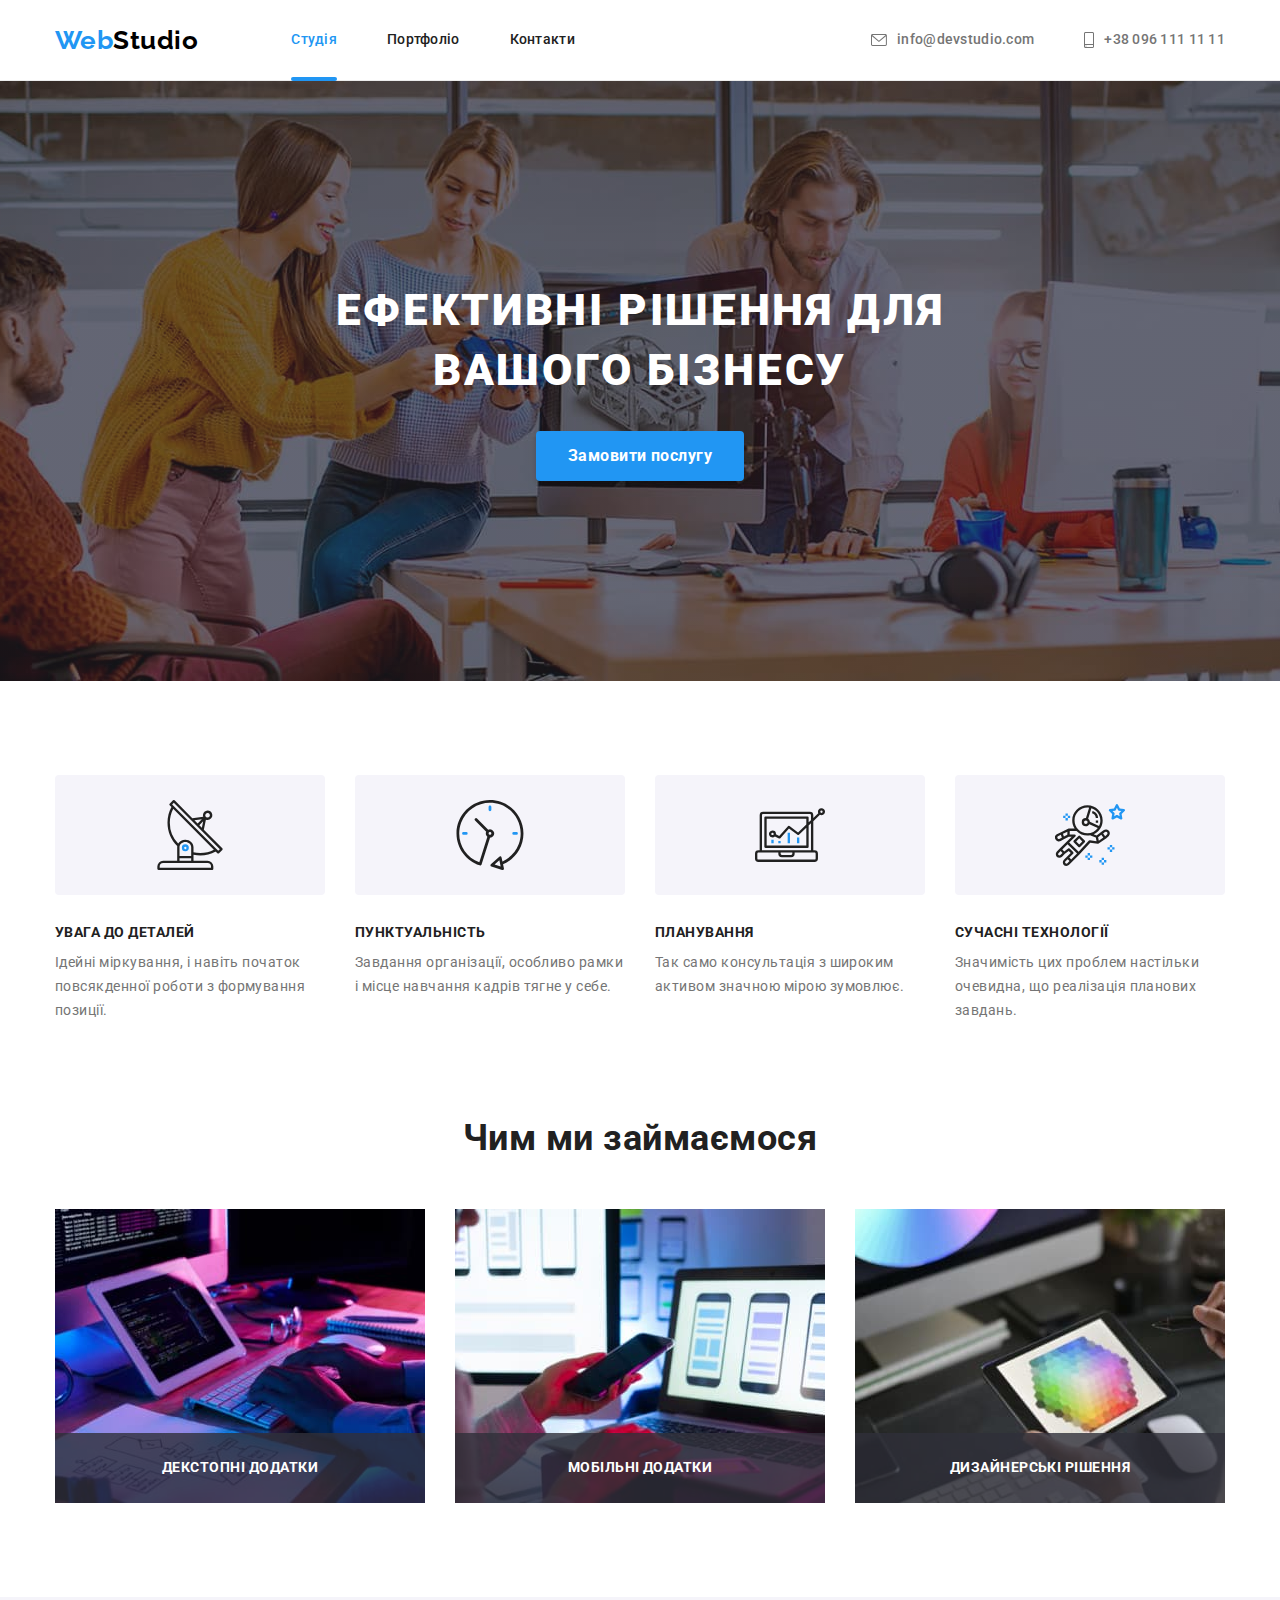
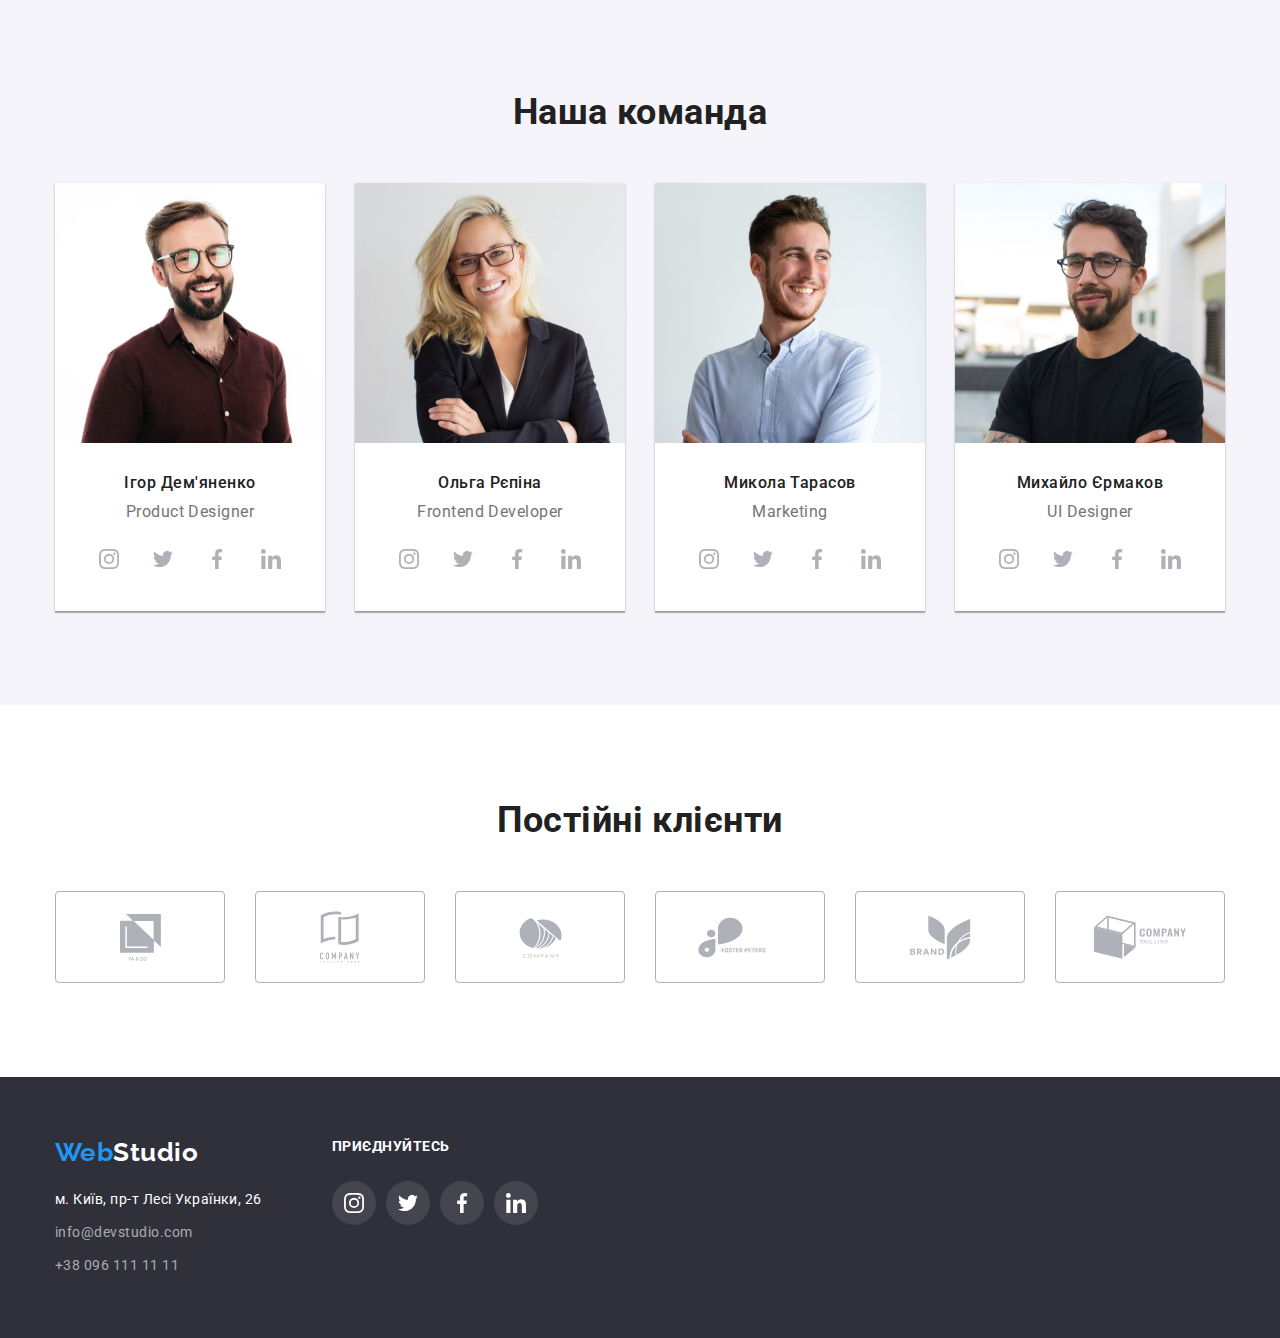
==== index.html @ 3068a30c "перенесено з попереднього дз" ====
<!DOCTYPE html>
<html lang="uk">
<head>
    <meta charset="UTF-8">
    <meta http-equiv="X-UA-Compatible" content="IE=edge">
    <meta name="viewport" content="width=device-width, initial-scale=1.0">
    <title>Студія</title>
    <link href="https://fonts.googleapis.com/css2?family=Raleway:wght@700&family=Roboto:wght@400;500;700;900&display=swap"
        rel="stylesheet">
    <link rel="stylesheet" href="https://cdnjs.cloudflare.com/ajax/libs/modern-normalize/0.6.0/modern-normalize.min.css">
    <link rel="stylesheet" href="./css/styles.css" />
</head>
<body>
    
    <header class="top">
        <div class="container">
            <nav class="main-nav">
                <a href="./index.html" class="logo">
                    <span class="logo-web">Web</span>Studio</a>

                <ul class="site-nav list">
                    <li class="item current-item"><a class="link current" href="./index.html">Студія</a></li>
                    <li class="item"><a class="link" href="./portfolio.html">Портфоліо</a></li>
                    <li class="item"><a class="link" href="#contact">Контакти</a></li>
                </ul>
            </nav>

            <div class="contacts list">
                
                <a class="link contacts-type" href="mailto:info@devstudio.com">
                    <svg class="mail" width="16" height="12">
                        <use href="./images/icons.svg#envelope" class="contacts-symbol"></use>
                    </svg>
                    info@devstudio.com
                </a>
                <a class="link contacts-type" href="tel:+380961111111">
                    <svg class="phone" width="10" height="16">
                        <use href="./images/icons.svg#smartphone" class="contacts-symbol"></use>
                    </svg>
                    +38 096 111 11 11
                </a>
            </div>
        </div>
    </header>

    <main class="main">

        <section class="hero bgcolor-dark bg-picture">
            <div class="container">
                <h1 class="hero-title">
                    Ефективні рішення для
                    вашого бізнесу
                </h1>
                <button data-modal-open type="button" class="buttons">
                    Замовити послугу
                </button>
            </div>
        </section>

        <section class="features section">
            <div class="container feach">
                <!--цей заголовок буде прихованим-->
                <h2 class="features-title title-color visually-hidden">Особливості студії</h2>
                <ul class="features-list list">
                    <li class="item">
                        <div class="features-picture">
                            <svg class="graphic" width="70" height="70">
                                <use href="./images/icons.svg#antenna"></use>
                            </svg>
                        </div>
                        <h3 class="features-subtitle title-color">увага до деталей</h3>
                        <p class="features-text">
                            Ідейні міркування, і навіть початок повсякденної роботи 
                            з формування позиції.
                        </p>
                    </li>
                    <li class="item">
                        <div class="features-picture">
                            <svg class="graphic" width="70" height="70">
                                <use href="./images/icons.svg#clock"></use>
                            </svg>
                        </div>
                        <h3 class="features-subtitle title-color">пунктуальність</h3>
                        <p class="features-text">
                            Завдання організації, особливо рамки і місце навчання 
                            кадрів тягне у себе.
                        </p>
                    </li>
                    <li class="item">
                        <div class="features-picture">
                            <svg class="graphic" width="70" height="70">
                                <use href="./images/icons.svg#diagram"></use>
                            </svg>
                        </div>
                        <h3 class="features-subtitle title-color">планування</h3>
                        <p class="features-text">
                            Так само консультація з широким активом значною мірою зумовлює.
                        </p>
                    </li>
                    <li class="item">
                        <div class="features-picture">
                            <svg class="graphic" width="70" height="70" >
                                <use href="./images/icons.svg#astronaut"></use>
                            </svg>
                        </div>
                        <h3 class="features-subtitle title-color">сучасні технології</h3>
                        <p class="features-text">
                            Значимість цих проблем настільки очевидна, що реалізація 
                            планових завдань.
                        </p>
                    </li>
                </ul>
            </div>
        </section>
        
        <section class="activities section">
            <div class="container activit">
                <h2 class="activities-title title-color">Чим ми займаємося</h2>
                <ul class="list">
                    <li class="activities-item">
                        <div class="activities-thumb">
                            <img class="act-picture" src="./images/act1.jpg" 
                            alt="Створення додатків для лептопів" width="370">
                            <p class="act-text">
                                декстопні додатки
                            </p>
                        </div>
                    </li>
                    <li class="activities-item">
                        <div class="activities-thumb">
                            <img class="act-picture" src="./images/act2.jpg" 
                            alt="Створення додатків для телефонів" width="370">
                            <p class="act-text">
                                мобільні додатки
                            </p>
                        </div>
                    </li>
                    <li class="activities-item">
                        <div class="activities-thumb">
                            <img class="act-picture" src="./images/act3.jpg" 
                            alt="Створення дизайну" width="370">
                            <p class="act-text">
                                дизайнерські рішення
                            </p>
                        </div>
                    </li>
                </ul>
            </div>
        </section>

        <section class="team bg-color section">
            <div class="container">
                <h2 class="team-title title-color">Наша команда</h2>
                <ul class="team-members list">
                    <li class="team-member"> 
                        <div class="container card">
                            <img class="photo" src="./images/photo1.jpg" 
                            alt="фото продактдизайнера Ігоря Дем'яненка" 
                            width="270">
                            <div class="team-description">
                                <h3 class="team-subtitle title-color">Ігор Дем'яненко</h3>
                                <p class="team-position" lang="en">
                                    Product Designer
                                </p>
                                <ul class="list community-list community">
                                    <li class="network">
                                        <a class="link" href="">
                                            <svg class="network-picture" width="20" height="20">
                                                <use href="./images/icons.svg#instagram" class="network-symbol"></use>
                                            </svg>
                                        </a>
                                    </li>
                                    <li class="network">
                                        <a class="link" href="">
                                            <svg class="network-picture" width="20" height="20">
                                                <use href="./images/icons.svg#twitter" class="network-symbol"></use>
                                            </svg>
                                        </a>
                                    </li>
                                    <li class="network">
                                        <a class="link" href="">
                                            <svg class="network-picture" width="20" height="20">
                                                <use href="./images/icons.svg#facebook" class="network-symbol"></use>
                                            </svg>
                                        </a>
                                    </li>
                                    <li class="network">
                                        <a class="link" href="">
                                            <svg class="network-picture" width="20" height="20">
                                                <use href="./images/icons.svg#linkedin" class="network-symbol"></use>
                                            </svg>
                                        </a>
                                    </li>
                                </ul>
                            </div>
                        </div>
                    </li>
                    <li class="team-member">
                        <div class="container card">
                            <img class="photo" src="./images/photo2.jpg" 
                            alt="фото розробника Ольги Рєпіної" 
                            width="270">
                            <div class="team-description">
                                <h3 class="team-subtitle title-color">Ольга Рєпіна</h3>
                                <p class="team-position" lang="en">
                                    Frontend Developer
                                </p>
                                <ul class="list community-list community">
                                    <li class="network">
                                        <a class="link" href="">
                                            <svg class="network-picture" width="20" height="20">
                                                <use href="./images/icons.svg#instagram" class="network-symbol"></use>
                                            </svg>
                                        </a>
                                    </li>
                                    <li class="network">
                                        <a class="link" href="">
                                            <svg class="network-picture" width="20" height="20">
                                                <use href="./images/icons.svg#twitter" class="network-symbol"></use>
                                            </svg>
                                        </a>
                                    </li>
                                    <li class="network">
                                        <a class="link" href="">
                                            <svg class="network-picture" width="20" height="20">
                                                <use href="./images/icons.svg#facebook" class="network-symbol"></use>
                                            </svg>
                                        </a>
                                    </li>
                                    <li class="network">
                                        <a class="link" href="">
                                            <svg class="network-picture" width="20" height="20">
                                                <use href="./images/icons.svg#linkedin" class="network-symbol"></use>
                                            </svg>
                                        </a>
                                    </li>
                                </ul>
                            </div>
                        </div>
                    </li>
                    <li class="team-member">
                        <div class="container card">
                            <img class="photo" src="./images/photo3.jpg" 
                            alt="фото маркетолога Миколи Тарасова" 
                            width="270">
                            <div class="team-description">
                                <h3 class="team-subtitle title-color">Микола Тарасов</h3>
                                <p class="team-position" lang="en">
                                    Marketing
                                </p>
                                <ul class="list community-list community">
                                    <li class="network">
                                        <a class="link" href="">
                                            <svg class="network-picture" width="20" height="20">
                                                <use href="./images/icons.svg#instagram" class="network-symbol"></use>
                                            </svg>
                                        </a>
                                    </li>
                                    <li class="network">
                                        <a class="link" href="">
                                            <svg class="network-picture" width="20" height="20">
                                                <use href="./images/icons.svg#twitter" class="network-symbol"></use>
                                            </svg>
                                        </a>
                                    </li>
                                    <li class="network">
                                        <a class="link" href="">
                                            <svg class="network-picture" width="20" height="20">
                                                <use href="./images/icons.svg#facebook" class="network-symbol"></use>
                                            </svg>
                                        </a>
                                    </li>
                                    <li class="network">
                                        <a class="link" href="">
                                            <svg class="network-picture" width="20" height="20">
                                                <use href="./images/icons.svg#linkedin" class="network-symbol"></use>
                                            </svg>
                                        </a>
                                    </li>
                                </ul>
                            </div>
                        </div>
                    </li>
                    <li class="team-member">
                        <div class="container card">
                            <img  class="photo" src="./images/photo4.jpg" 
                            alt="фото вебдизайнера Михайла Єрмакова" 
                            width="270">
                            <div class="team-description">
                                <h3 class="team-subtitle title-color">Михайло Єрмаков</h3>
                                <p class="team-position" lang="en">
                                    UI Designer
                                </p>
                                <ul class="list community-list community">
                                    <li class="network">
                                        <a class="link" href="">
                                            <svg class="network-picture" width="20" height="20">
                                                <use href="./images/icons.svg#instagram" class="network-symbol"></use>
                                            </svg>
                                        </a>
                                    </li>
                                    <li class="network">
                                        <a class="link" href="">
                                            <svg class="network-picture" width="20" height="20">
                                                <use href="./images/icons.svg#twitter" class="network-symbol"></use>
                                            </svg>
                                        </a>
                                    </li>
                                    <li class="network">
                                        <a class="link" href="">
                                            <svg class="network-picture" width="20" height="20">
                                                <use href="./images/icons.svg#facebook" class="network-symbol"></use>
                                            </svg>
                                        </a>
                                    </li>
                                    <li class="network">
                                        <a class="link" href="">
                                            <svg class="network-picture" width="20" height="20">
                                                <use href="./images/icons.svg#linkedin" class="network-symbol"></use>
                                            </svg>
                                        </a>
                                    </li>
                                </ul>
                            </div>
                        </div>
                    </li>
                </ul>
            </div>
        </section>
        <section class="clients section">
            <div class="container">
                
                <h2 class="clients-title title-color">Постійні клієнти</h2>
        
                <ul class="clients-list list">
                    <li class="item">
                        <a href="" class="clients-link">
                            <svg class="clients-logo" width="41" height="47">
                                <use href="./images/icons.svg#first-company" class="clients-symbol"></use>
                            </svg>
                        </a>
                    </li>
                    <li class="item">
                        <a href="" class="clients-link">
                            <svg class="clients-logo" width="40" height="52">
                                <use href="./images/icons.svg#second-company" class="clients-symbol"></use>
                            </svg>
                        </a>
                    </li>
                    <li class="item">
                        <a href="" class="clients-link">
                            <svg class="clients-logo" width="43" height="41">
                                <use href="./images/icons.svg#third-company" class="clients-symbol"></use>
                            </svg>
                        </a>
                    </li>
                    <li class="item">
                        <a href="" class="clients-link">
                            <svg class="clients-logo" width="84" height="41">
                                <use href="./images/icons.svg#fourth-company" class="clients-symbol"></use>
                            </svg>
                        </a>
                    </li>
                    <li class="item">
                        <a href="" class="clients-link">
                            <svg class="clients-logo" width="63" height="45">
                                <use href="./images/icons.svg#fifth-company" class="clients-symbol"></use>
                            </svg>
                        </a>
                    </li>
                    <li class="item">
                        <a href="" class="clients-link">
                            <svg class="clients-logo" width="94" height="44">
                                <use href="./images/icons.svg#sixth-company" class="clients-symbol"></use>
                            </svg>
                        </a>
                    </li>
                </ul>
            </div>
        </section>

    </main>

    <footer class="bottom bgcolor-dark">
        <div class="container bottom-contact">
            <div class="contact-main part">
                <a href="./index.html" class="logo">
                    <span class="logo-web">Web</span>Studio</a>

                <address id="contact" class="connection">
                    <span class="contact-item">м. Київ, пр-т Лесі Українки, 26 </span>
                    <a class="contact-link contact-item" href="mailto:info@devstudio.com">
                        info@devstudio.com
                    </a>
                    <a class="contact-link contact-item" href="tel:+380961111111">
                        +38 096 111 11 11
                    </a>
                </address>
            </div>

            <div class="community part">
                <span class="community-text">приєднуйтесь</span>
                <ul class="list community-list">
                    <li class="network">
                        <a class="link" href="">
                            <svg class="network-picture" width="20" height="20">
                                <use href="./images/icons.svg#instagram" class="network-symbol"></use>
                            </svg>
                        </a>
                    </li>
                    <li class="network">
                        <a class="link" href="">
                            <svg class="network-picture" width="20" height="20">
                                <use href="./images/icons.svg#twitter" class="network-symbol"></use>
                            </svg>
                        </a>
                    </li>
                    <li class="network"> 
                        <a class="link" href="">
                            <svg class="network-picture" width="20" height="20">
                                <use href="./images/icons.svg#facebook" class="network-symbol"></use>
                            </svg>
                        </a>
                    </li>
                    <li class="network">
                        <a class="link" href="">
                            <svg class="network-picture" width="20" height="20">
                                <use href="./images/icons.svg#linkedin" class="network-symbol"></use>
                            </svg>
                        </a>
                    </li>
                </ul>
            </div>
        </div>
    </footer> 
    
    <div class="backdrop is-hidden" data-modal>
        <div class="modal-window">
            <button type="button" class="close" data-modal-close> 
                <svg class="close-picture" width="18" height="18">
                    <use href="./images/icons.svg#close-btn" class="close-symbol"></use>
                </svg>
            </button>
        </div>
    </div>

    <script src="./js/modal.js"></script>
</body>
</html>
---- css/styles.css ----
:root{
    --page-main-color: #757575;
    --additional-page-color: #212121;
    --accent-color: #2196F3;
    --white-color: #ffffff;
    --icon-color: #AFB1B8; 
    --function-timing: cubic-bezier(0.4, 0, 0.2, 1);
}

body{
    margin: 0;

    background-color: var(--white-color);
    color: var(--page-main-color);
    font-family: 'Roboto', 'Verdana', 'Tahoma', sans-serif;
    font-size: 16px;
    letter-spacing: 0.03em;
    
}

.list{
    padding: 0;
    margin: 0;
    
    list-style: none;
}

.container{
    width: 1200px;
    padding-left: 15px;
    padding-right: 15px;
    margin-left: auto;
    margin-right: auto;
    /*outline: 2px solid red;*/
}

/* header styles*/

.top{
    border-bottom: 1px solid #ECECEC;
}

.top .container {
    display: flex;
    align-items: center;
}

.main-nav{
    display: flex;
    align-items: center;
}

.logo{
    margin-right: 93px;

    text-decoration: none;
    font-family: 'Raleway', 'Merriweather', sans-serif;
    font-weight: 700;
    font-size: 26px;
    line-height: 1.19;
}

.top .logo{
    display: inline-block;

    color: #000000;  
}

.logo-web{
    color: var(--accent-color);
}

.link {
    text-decoration: none;
    font-weight: 500;
    font-size: 14px;
    line-height: 1.14;
    letter-spacing: 0.02em;
}

.site-nav{
    display: flex;
}

.site-nav .item:not(:last-child){
    margin-right: 50px;
}

.site-nav .link {
    transition: color 250ms var(--function-timing);

    display: block;
    padding-top: 32px;
    padding-bottom: 32px;

    color: var(--additional-page-color); 
}

.site-nav .link:hover,
.site-nav .link:focus{
    color: var(--accent-color);
}

.link.current {
    text-decoration: none;
    color: var(--accent-color);   
}

.current-item{
    position: relative;
}

.link.current:hover:after,
.link.current:focus:after {
    box-shadow: 0px 4px 4px rgba(0, 0, 0, 0.25);
}

.current::after{
    position: absolute;
    left: 0;
    bottom: -1px;
    transition: box-shadow 250ms var(--function-timing);

    display: block;
    content: '';
    width: 100%;
    height: 4px;

    border-radius: 2px;
    background-color: var(--accent-color); 
}

.contacts{
    display: flex;
    margin-left: auto;
}

.contacts-type {
    transition: color 250ms var(--function-timing);

    display: inline-block;
    padding-top: 32px;
    padding-bottom: 32px;
    display: flex;
    align-items: center;


    color: var(--page-main-color);
}

.contacts-type:not(:last-child){
    margin-right: 50px;
}

.contacts-type:hover,
.contacts-type:focus {
    color: var(--accent-color);
}

.mail,
.phone{
    margin-right: 10px;
}

.contacts-symbol{
    transition: fill 250ms var(--function-timing);

    fill:var(--page-main-color);
}

.contacts-type:hover .contacts-symbol,
.contacts-type:focus .contacts-symbol{
    fill: var(--accent-color);
}

/* main styles*/

.section{
    padding-top: 94px;
    padding-bottom: 94px;
}

/*hero*/

.hero{
    color:var(--white-color);
    text-align: center;
    padding-top: 200px;
    padding-bottom: 200px;
}

.bg-picture{
    max-width: 1600px;
    height: 600px;
    margin-left: auto;
    margin-right: auto;
    background-image: linear-gradient(to right, rgba(47, 48, 58, 0.4), rgba(47, 48, 58, 0.4)), url("../images/hero.jpg");
    background-repeat: no-repeat, no-repeat;
    background-position: center, center;

}

.bgcolor-dark{
    background-color: #2F303A;
}

.hero-title{
    width: 696px;
    margin: 0 auto;
    margin-bottom: 30px;

    font-weight: 900;
    font-size: 44px;
    line-height: 1.36;
    letter-spacing: 0.06em;
    text-transform: uppercase;
}

.buttons{
    display: inline-block;
    border: 0;

    font-family: inherit;
    font-size: 16px;
    letter-spacing: 0.03em;
    text-align: center;
    cursor: pointer;
}

.hero .buttons{
    padding: 10px 32px;
    box-shadow: 0px 4px 4px rgba(0, 0, 0, 0.15);
    border-radius: 4px;
    align-items: center;

    color: var(--white-color);
    background-color: var(--accent-color);
    font-weight: 700;
    line-height: 1.88;
}

/*other sections*/

.title-color{
    color:var(--additional-page-color);
}
.features-list{
    display: flex;
}

.features-list .item:not(:last-child){
    margin-right: 30px;
}

.visually-hidden {
    position: absolute;
    width: 1px;
    height: 1px;
    margin: -1px;
    border: 0;
    padding: 0;

    white-space: nowrap;
    clip-path: inset(100%);
    clip: rect(0 0 0 0);
    overflow: hidden;
}

.features-picture{
    width: 270px;
    height: 120px;
    margin-bottom: 30px;
    text-align: center;
    display: flex;
    justify-content: center;
    align-items: center;
    border-radius: 4px;

    background-color: #F5F4FA;
}

.features-subtitle,
.community-text{
    margin-top: 0;
    
    font-weight: 700;
    font-size: 14px;
    line-height: 1.14;
    text-transform: uppercase;
    
}

.features-subtitle{
    margin-bottom: 10px;
}

.features-text{
    margin-top: 0;
    margin-bottom: 0;

    font-size: 14px;
    line-height: 1.71;
}

.activities-title,
.team-title,
.clients-title {
    margin-top: 0;
    margin-bottom: 50px;
    
    font-weight: 700;
    font-size: 36px;
    line-height: 1.17;
    text-align: center;
}

.activities.section{
    padding-top: 0;
}

.activities .list{
    display: flex;
}

.activities-item:not(:last-child){
    margin-right: 30px;
}

.activities-thumb {
    position: relative;
}

.activities-thumb::after {
    display: inline-block;
    position: absolute;
    content: '';
    bottom: 0;
    right: 0;
    width: 100%;
    height: 70px;

    background-color: rgba(47, 48, 58, 0.8);;
    opacity: 1;
}

.act-text {
    position: absolute;
    bottom: 27px;
    left: 50%;
    transform: translateX(-50%);
    display: block;
    opacity: 1;
    z-index: 2;

    margin: 0;

    color: var(--white-color);
    font-weight: 700;
    font-size: 14px;
    line-height: 1.14;
    text-transform: uppercase;
}

.act-picture{
    display: block;
}

.bg-color{
    background-color: #F5F4FA;
}

.team-members{
    display: flex;
    justify-content: center;
}

.team-member:not(:last-child){
    margin-right: 30px;
}

.team-member,
.example-item{
    background-color:var(--white-color);
}

.photo{
    display: block;
}

.team-description{
    padding-top: 30px;
    padding-bottom: 30px;
}

.team-subtitle{
    margin-top: 0;
    margin-bottom: 10px;

    font-weight: 500;
    font-size: 16px;
    line-height: 1.19;
    text-align: center;  
}

.team-position{
    margin-top: 0;
    margin-bottom: 16px;

    line-height: 1.19;
    text-align: center;
}

.container.card {
    width: 270px;
    padding-left: 0;
    padding-right: 0;
    box-shadow: 0px 1px 3px rgba(0, 0, 0, 0.12), 
    0px 1px 1px rgba(0, 0, 0, 0.14), 
    0px 2px 1px rgba(0, 0, 0, 0.2);
}

.community-list.community{
    margin-left: auto;
    margin-right: auto;
}

.team .link{
    background-color: var(--white-color);
    border-radius: 50%;
}

.team .network-symbol{
    transition: fill 250ms var(--function-timing);

    fill:var(--icon-color);
}

.team .link:hover .network-symbol,
.team .link:focus .network-symbol{
    fill:var(--white-color);
}

.clients-list {
    display: flex;
}

.clients-list .item:not(:last-child) {
    margin-right: 30px;
}

.clients-link{
    transition: border-color 250ms var(--function-timing);

    display: inline-block;
    width: 170px;
    height: 92px;
    text-align: center;
    border: 1px solid var(--icon-color);
    border-radius: 4px;

    display: flex;
    justify-content: center;
    align-items: center;
}

.clients-logo{
    padding: 0;
    border: none;
}

.clients-symbol{
    transition: fill 250ms var(--function-timing);

    fill: var(--icon-color);
}

.clients-link:hover,
.clients-link:focus{
    border-color: var(--accent-color);
}

.clients-link:hover .clients-symbol,
.clients-link:focus .clients-symbol{
    fill: var(--accent-color);
}

/*additional portfolio styles*/

.btn {
    margin-bottom: 50px;
    text-align: center;
}

.menu-list{
    display: flex;
    justify-content: center;
}

.menu-list .buttons {
transition: color 250ms var(--function-timing),
background-color 250ms var(--function-timing),
box-shadow 250ms var(--function-timing);

    padding: 6px 22px;
    border-radius: 4px;

    color: var(--additional-page-color);
    background-color: #F5F4FA;
    font-weight: 500;
    line-height: 1.62;
}

.menu-list .item:not(:last-child){
    margin-right: 8px;
}

.buttons.button-all{
    padding: 6px 25px;
}

.menu-list .buttons:hover,
.menu-list .buttons:focus {
    color: var(--white-color);
    background-color: var(--accent-color);
    box-shadow: 0px 3px 1px rgba(0, 0, 0, 0.1), 
    0px 1px 2px rgba(0, 0, 0, 0.08), 
    0px 2px 2px rgba(0, 0, 0, 0.12);
}

.example{
    display: flex;
    flex-wrap: wrap;
    margin-left: -30px;
    margin-top: -30px;
}

.example-item{
    flex-basis: calc(100%/3-30px);
    margin-top: 30px;
    margin-left: 30px;
}

.example-link {
    transition: box-shadow 250ms var(--function-timing);

    display: inline-block;
    margin-top: 0;
    margin-bottom: 0;

    text-decoration: none;
    color: inherit; 
}

.example-link .picture {
    display: block;
    margin-bottom: 0;
    margin-top: 0;
}

.example-thumb{
    position: relative;
    overflow: hidden;
}

.example-overlay{
    position: absolute;
    top: 0;
    left: 0;

    transform: translateY(100%);
    transition: transform 250ms var(--function-timing);

    width: 100%;
    height: 100%;

    background-color: rgba(33, 150, 243, 0.9);
}

.example-text {
    position: absolute;
    top: 50%;
    left: 50%;
    transform: translate(-50%, -50%);
    display: block;
    width: 322px;

    margin: 0;

    color: var(--white-color);
    font-weight: 400;
    font-size: 18px;
    line-height: 1.56;
}

.example-link:hover,
.example-link:focus {
    box-shadow: 0px 1px 1px rgba(0, 0, 0, 0.12),
        0px 4px 4px rgba(0, 0, 0, 0.06),
        1px 4px 6px rgba(0, 0, 0, 0.16);
}

.example-link:hover .example-overlay,
.example-link:focus .example-overlay {
    transform: translateY(0);
}

.example-description{
    padding-left: 24px;
    padding-right: 24px;
    padding-top: 20px;
    padding-bottom: 20px;
    border-bottom: 1px solid #EEEEEE;
    border-left: 1px solid #EEEEEE;
    border-right: 1px solid #EEEEEE;
}

.example-type{
    margin-top: 0;
    margin-bottom: 4px;

    font-weight: 700;
    font-size: 18px;
    line-height: 2;
    letter-spacing: 0.06em;
}

.example-result{
    margin-top: 0;
    margin-bottom: 0;    

    line-height: 1.88;
}

/*footer style*/

.bottom{
    padding-top: 60px;
    padding-bottom: 60px;
}

.bottom-contact{
    display: flex;
}

.bottom-contact .part:not(:last-child){
    margin-right: 70px;
}

.bottom,
.bottom .logo{
    color:var(--white-color);
}

.bottom .logo{
    display: inline-block;
    margin-top: 0;
    margin-bottom: 20px;
    margin-right: 0;
}

.connection{
    display: flex;
    flex-direction:column;

    font-style: normal;
    font-size: 14px;
    line-height: 1.71;

}

.contact-item:not(:last-child){
    margin-bottom: 9px;
}

.contact-link {
    transition: color 250ms var(--function-timing);

    text-decoration: none;
    color: rgba(255, 255, 255, 0.6);
}

.contact-link:hover,
.contact-link:focus{
    color: var(--accent-color);
}

.community-list{
    display: flex;
    width: 206px;
    justify-content: center;
}

.community .link{
    display: block;
    width: 44px;
    height: 44px;
}

.community-text {
    display: inline-block;
    margin-bottom: 26px;

    color: var(--white-color);
}

.network:not(:last-child){
    margin-right: 10px;
}

.network .link{
    transition: background-color 250ms var(--function-timing);

    display: flex;
    justify-content: center;
    align-items: center;

    background-color: rgba(255, 255, 255, 0.1);
    border-radius: 50%;
}

.network-symbol{
    fill: var(--white-color);
}

.network .link:hover,
.network .link:focus{
    background-color: var(--accent-color);
}

/* modal window styles*/

.backdrop{
    position: fixed;
    top:0;
    left:0;

    width: 100%;
    height: 100%;

    background-color: rgba(0, 0, 0, 0.2);
    opacity: 1;
    visibility: visible;
    transition: opacity 250ms var(--function-timing), 
    visibility 250ms var(--function-timing);
}

.backdrop.is-hidden{
    visibility: hidden;
    opacity: 0;
    pointer-events: none;
}

.backdrop.is-hidden .modal-window{
    transform: translate(-50%, -50%) scale(0.15);
    opacity: 0;
    visibility: 0;
} 

.modal-window{
    position: absolute;
    top: 50%;
    left: 50%;
    opacity: 1;
    transform: translate(-50%, -50%) scale(1);
    transition: transform 250ms var(--function-timing), 
    opacity 250ms var(--function-timing),
    visibility 250ms var(--function-timing);

    min-width: 528px;
    min-height: 580px;

    background-color: var(--white-color);
    box-shadow: 0px 1px 3px rgba(0, 0, 0, 0.12), 
    0px 1px 1px rgba(0, 0, 0, 0.14), 
    0px 2px 1px rgba(0, 0, 0, 0.2);
    border-radius: 4px;
}

.close {
    position: absolute;
    right: 8px;
    top: 8px;

    display: flex;
    justify-content: center;
    align-items: center;
    width: 30px;
    height: 30px;
    padding: 0;

    background: var(--white-color);
    border: 1px solid rgba(0, 0, 0, 0.1);
    border-radius: 50%;
    cursor: pointer;
}

.close-symbol{
    fill: #000000;
}
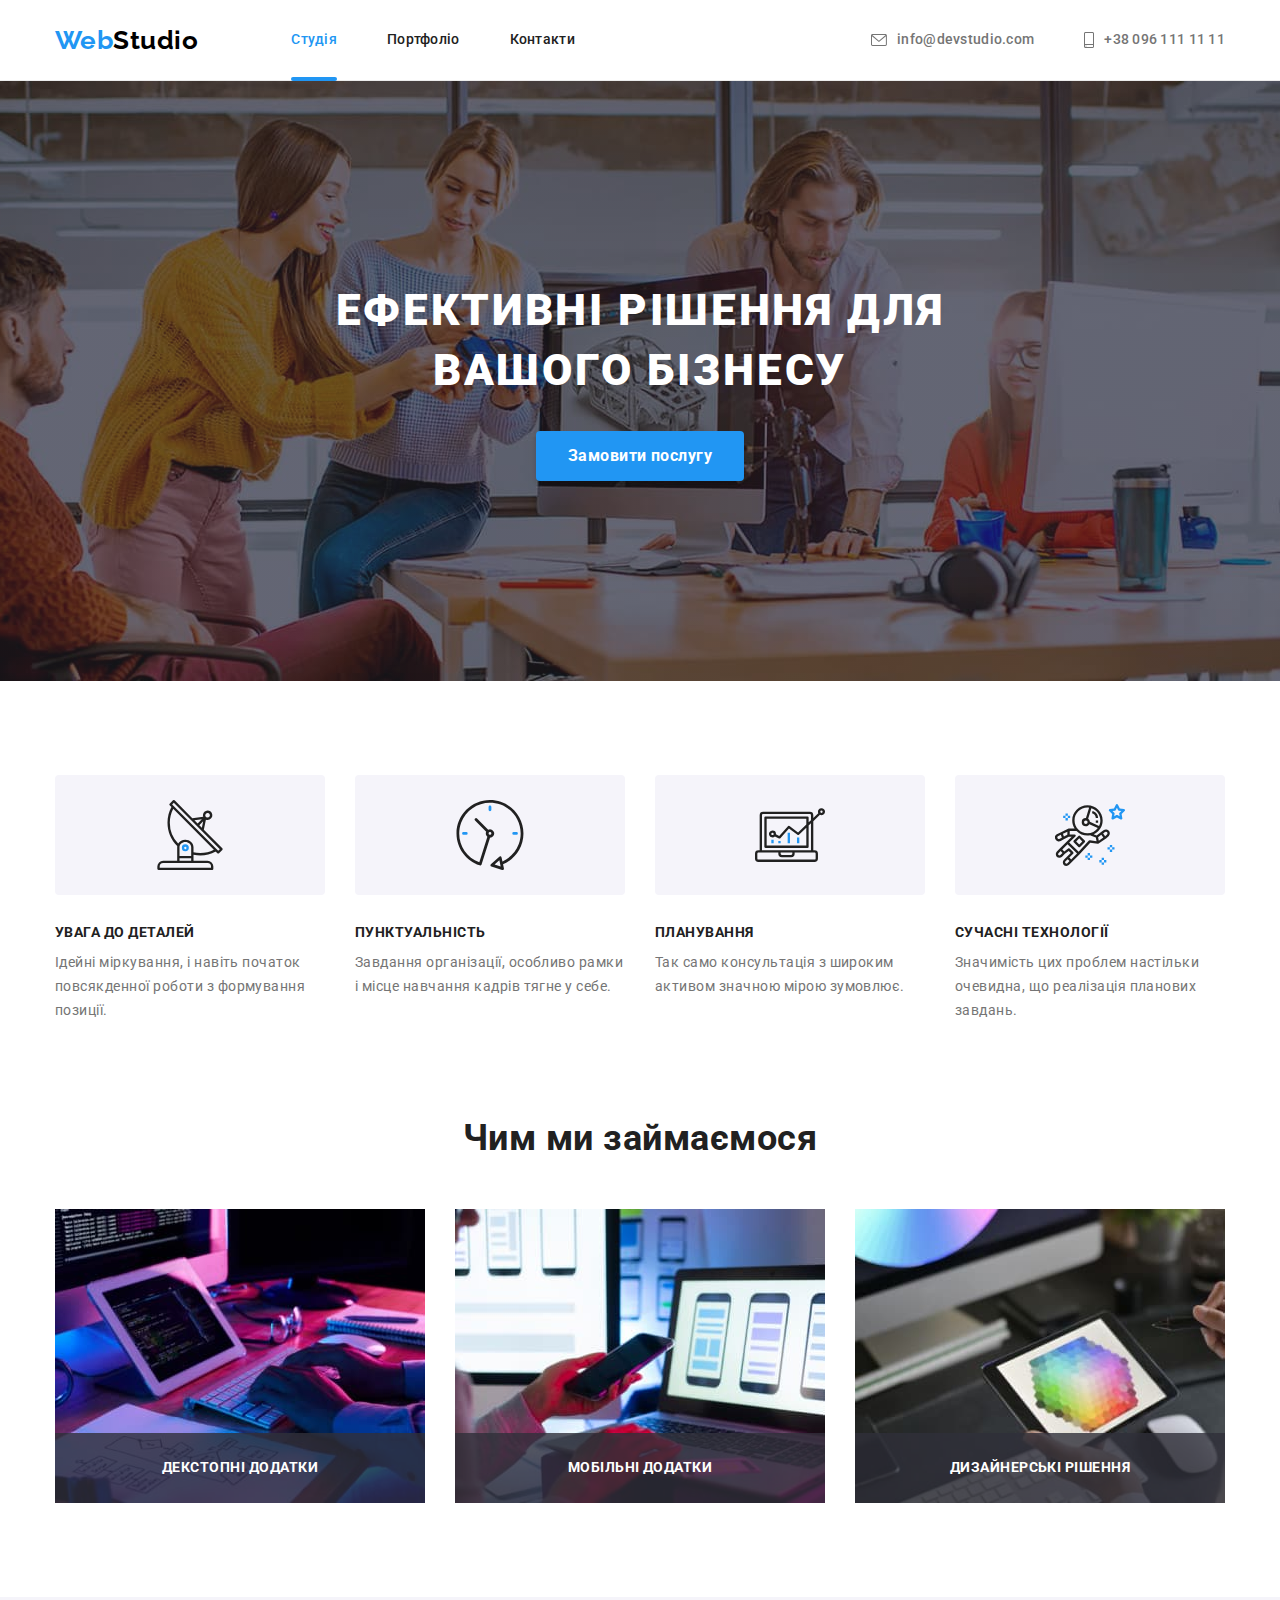
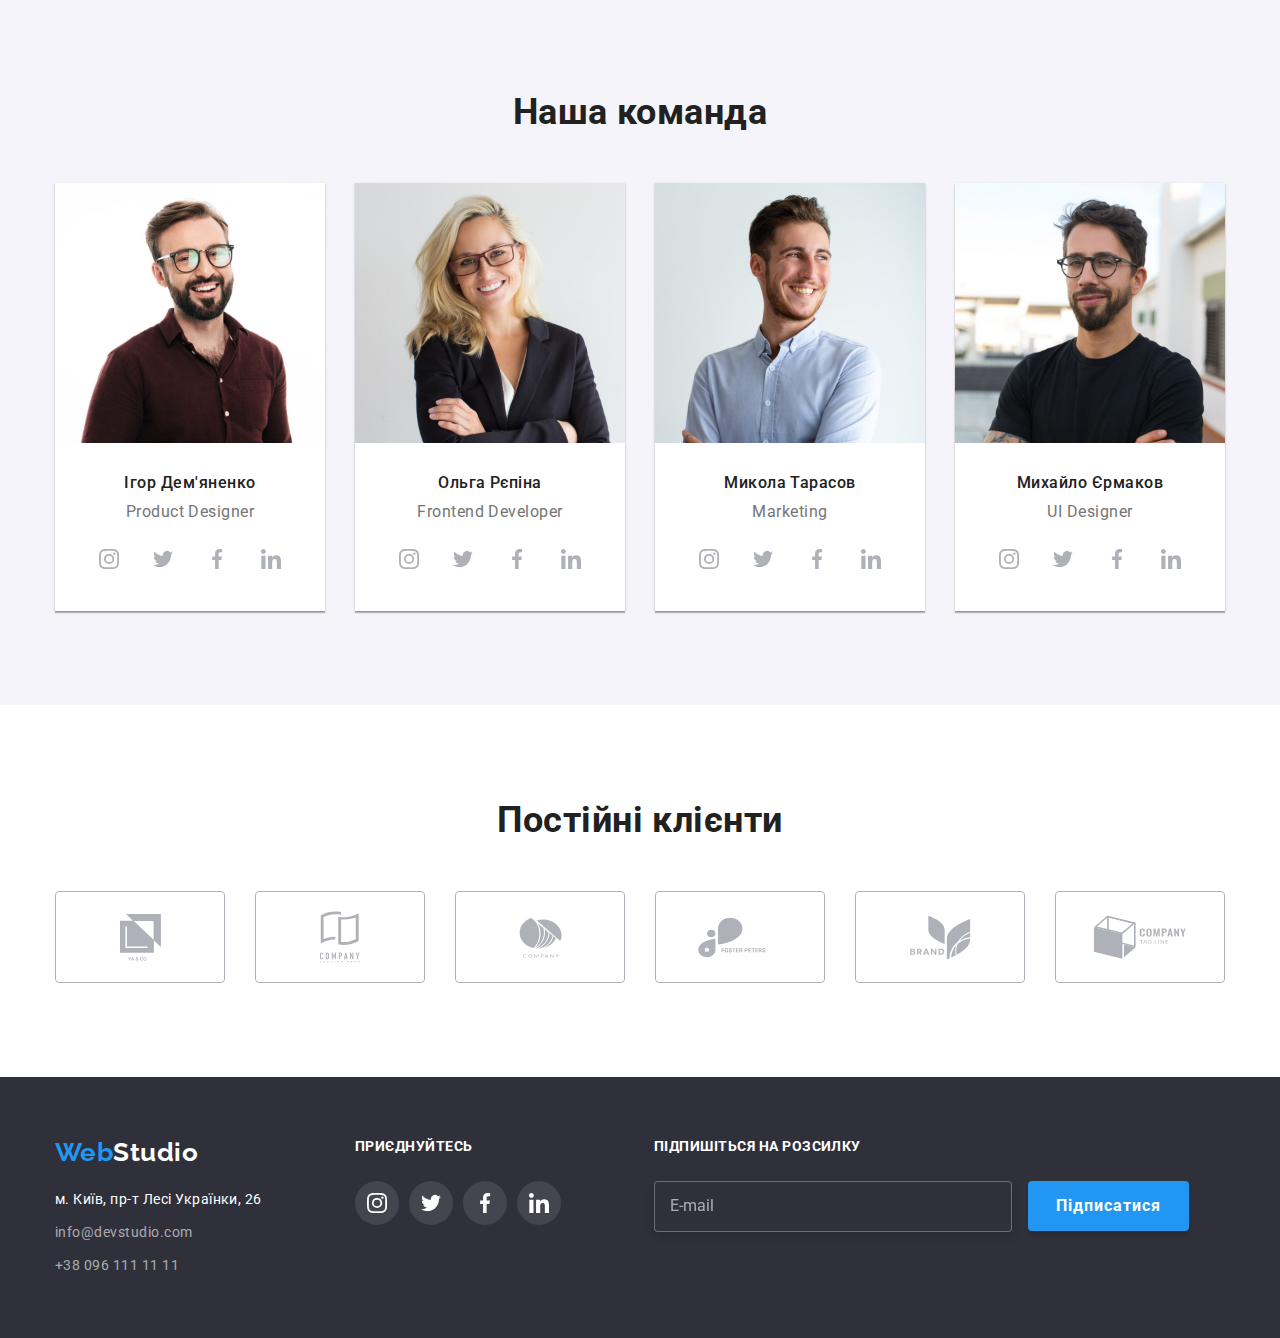
==== commit a857ff8f: "створено і попередньо оформлені форми" ====
--- a/index.html
+++ b/index.html
@@ -431,11 +431,55 @@
                     </li>
                 </ul>
             </div>
+
+            <div class="mailing part">
+                <span class="mailing-text">підпишіться на розсилку</span>
+                <form>
+                    <input class="mailing-help" type="email" name="user-mail" placeholder="E-mail"/>
+                
+                    <button class="mailing-btn buttons"type="submit">
+                        Підписатися    
+                    </button>
+                </form>
+            </div>
+
         </div>
     </footer> 
     
     <div class="backdrop is-hidden" data-modal>
         <div class="modal-window">
+            <p class="modal-title">Залиште свої дані, ми вам передзвонимо</p>
+            <form class="modal-form">
+                <div class="modal-data">
+                    <div class="modal-field">
+                        <label class="modal-text" for="name">Ім'я</label>
+                        <input class="modal-box" type="text" name="user-name" id="name"/>
+                    </div>
+
+                    <div class="modal-field">
+                        <label class="modal-text" for="tel">Телефон</label>
+                        <input class="modal-box" type="tel" name="user-tel" id="tel"/>
+                    </div>
+
+                    <div class="modal-field">
+                        <label class="modal-text" for="mail">Пошта</label>
+                        <input class="modal-box" type="email" name="user-mail" id="mail" />
+                    </div>
+
+                    <div class="modal-field commenty">
+                        <label class="modal-text" for="comment">Комментар</label>
+                        <textarea class="comment-help modal-box" name="commentaries" placeholder="Введіть текст" id="comment" rows="10"></textarea>
+                    </div>
+                </div>
+
+                <div class="modal-agree">
+                    <input type="checkbox" name="agreement" id="agree"/>
+                    <label for="agree">Погоджуюсь з розсилкою та приймаю <a class="agree-link" href="">Умови договору</a>.</label>
+                </div>
+
+                <button class="modal-submit buttons" type="submit">Відправити</button>
+            </form>
+
             <button type="button" class="close" data-modal-close> 
                 <svg class="close-picture" width="18" height="18">
                     <use href="./images/icons.svg#close-btn" class="close-symbol"></use>
--- a/css/styles.css
+++ b/css/styles.css
@@ -222,13 +222,22 @@
 
     font-family: inherit;
     font-size: 16px;
-    letter-spacing: 0.03em;
     text-align: center;
     cursor: pointer;
 }
 
 .hero .buttons{
-    padding: 10px 32px;
+    letter-spacing: 0.03em;
+    padding-right: 32px;
+    padding-left: 32px;
+}
+
+.hero .buttons,
+.modal-submit.buttons,
+.mailing-btn.buttons
+{
+    padding-top: 10px;
+    padding-bottom: 10px;
     box-shadow: 0px 4px 4px rgba(0, 0, 0, 0.15);
     border-radius: 4px;
     align-items: center;
@@ -280,7 +289,8 @@
 }
 
 .features-subtitle,
-.community-text{
+.community-text,
+.mailing-text {
     margin-top: 0;
     
     font-weight: 700;
@@ -640,10 +650,11 @@
 
 .bottom-contact{
     display: flex;
+    max-width: 1200px;
 }
 
 .bottom-contact .part:not(:last-child){
-    margin-right: 70px;
+    margin-right: 93px;
 }
 
 .bottom,
@@ -660,7 +671,7 @@
 
 .connection{
     display: flex;
-    flex-direction:column;
+    flex-direction: column;
 
     font-style: normal;
     font-size: 14px;
@@ -696,7 +707,8 @@
     height: 44px;
 }
 
-.community-text {
+.community-text,
+.mailing-text {
     display: inline-block;
     margin-bottom: 26px;
 
@@ -726,6 +738,40 @@
 .network .link:focus{
     background-color: var(--accent-color);
 }
+
+.mailing-btn{
+    letter-spacing: 0.06em;
+    padding-right: 28px;
+    padding-left: 28px;
+}
+
+.mailing-help {
+    display: inline-block;
+    padding-left: 15px;
+    padding-right: 15px;
+    padding-top: 15px;
+    padding-bottom: 15px;
+    min-width: 358px;
+    margin-right: 12px;
+
+    border: 1px solid rgba(255, 255, 255, 0.3);
+    filter: drop-shadow(0px 4px 4px rgba(0, 0, 0, 0.15));
+    border-radius: 4px;
+    background-color: #2F303A;
+}
+
+.mailing-help::placeholder{
+    font-weight: 400;
+    font-size: 16px;
+    line-height: 1.25;
+
+    color: rgba(255, 255, 255, 0.6);
+}
+
+/* footer form*/
+
+
+
 
 /* modal window styles*/
 
@@ -768,6 +814,10 @@
 
     min-width: 528px;
     min-height: 580px;
+    padding-left: 41px;
+    padding-right: 39px;
+    padding-top: 42px;
+    padding-bottom: 39px;
 
     background-color: var(--white-color);
     box-shadow: 0px 1px 3px rgba(0, 0, 0, 0.12), 
@@ -796,4 +846,102 @@
 
 .close-symbol{
     fill: #000000;
+}
+
+/* form for modal window*/
+
+.modal-title{
+    text-align: center;
+    margin-top: 0;
+    margin-bottom: 12px;
+
+    font-weight: 700;
+    font-size: 20px;
+    line-height: 1.15;
+    
+    color: var(--additional-page-color);
+}
+
+.modal-form{
+    width: 100%;
+    margin-left: auto;
+    margin-right: auto;
+    margin-top: 0;
+    margin-bottom: 0;
+    
+}
+
+.modal-field{
+    display: flex;
+    flex-direction: column; 
+    margin-bottom: 10px;
+
+    font-weight: 400;
+    font-size: 12px;
+    line-height: 1.17;
+    letter-spacing: 0.01em;
+
+    color: var(--page-main-color);
+}
+
+.modal-data{
+    margin-bottom: 20px;
+}
+
+.modal-text{
+    margin-bottom: 4px;
+}
+
+.commenty{
+    margin-bottom: 0;
+}
+
+.comment-help{
+    padding-left: 16px;
+    padding-right: 16px;
+    padding-top: 12px;
+    padding-bottom: 12px;
+
+    resize: none;
+}
+
+.comment-help::placeholder{
+    font-weight: 400;
+    font-size: 12px;
+    line-height: 1.17;
+    letter-spacing: 0.01em;
+
+    color: rgba(117, 117, 117, 0.5);
+}
+
+.modal-agree{
+    text-align: center;
+    margin-bottom: 30px;
+
+    font-weight: 400;
+    font-size: 14px;
+    line-height: 1.7;
+
+    color: var(--page-main-color);
+}
+
+.agree-link{
+    display: inline-block;
+    margin: 0;
+
+    color: var(--accent-color);
+}
+
+.modal-submit {
+    display: block;
+    margin-left: auto;
+    margin-right: auto;
+    letter-spacing: 0.06em;
+    padding-right: 52px;
+    padding-left: 52px;
+}
+
+.modal-box{
+    border: 1px solid rgba(33, 33, 33, 0.2);
+    border-radius: 4px;
 }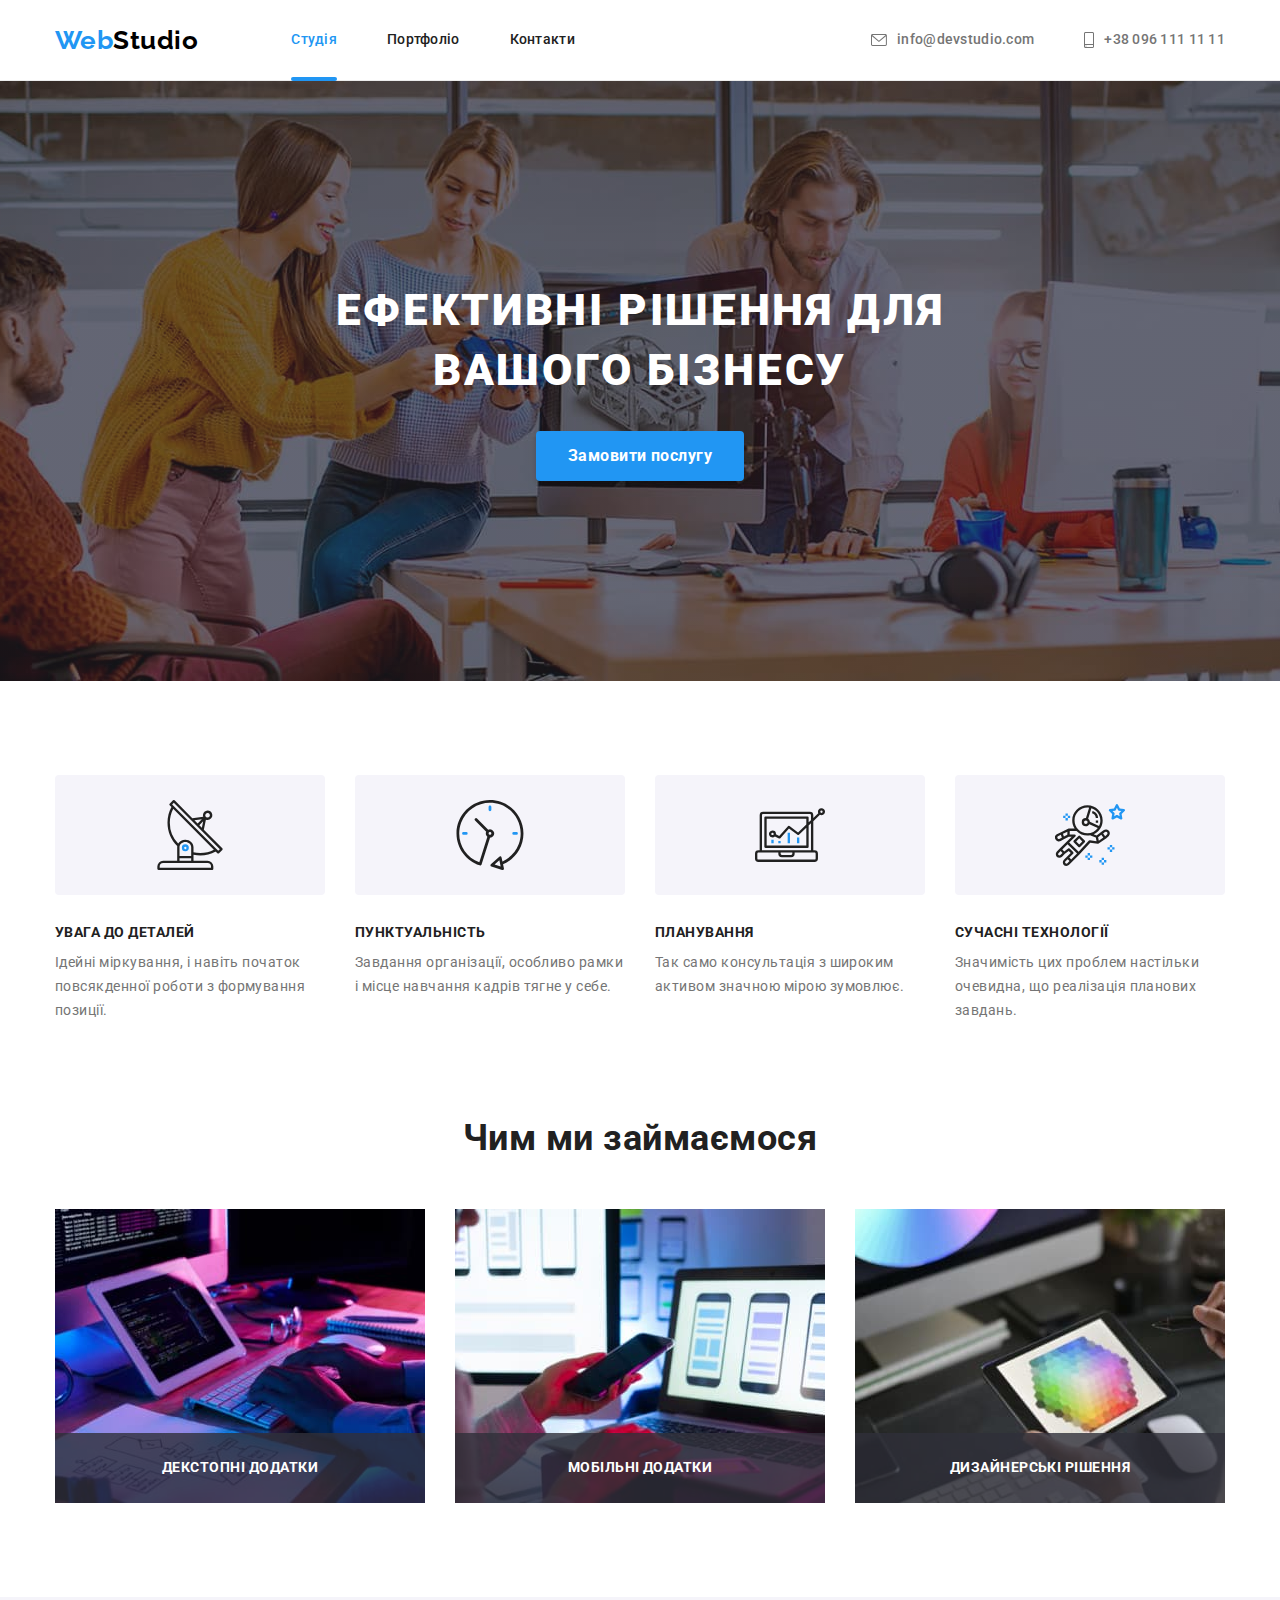
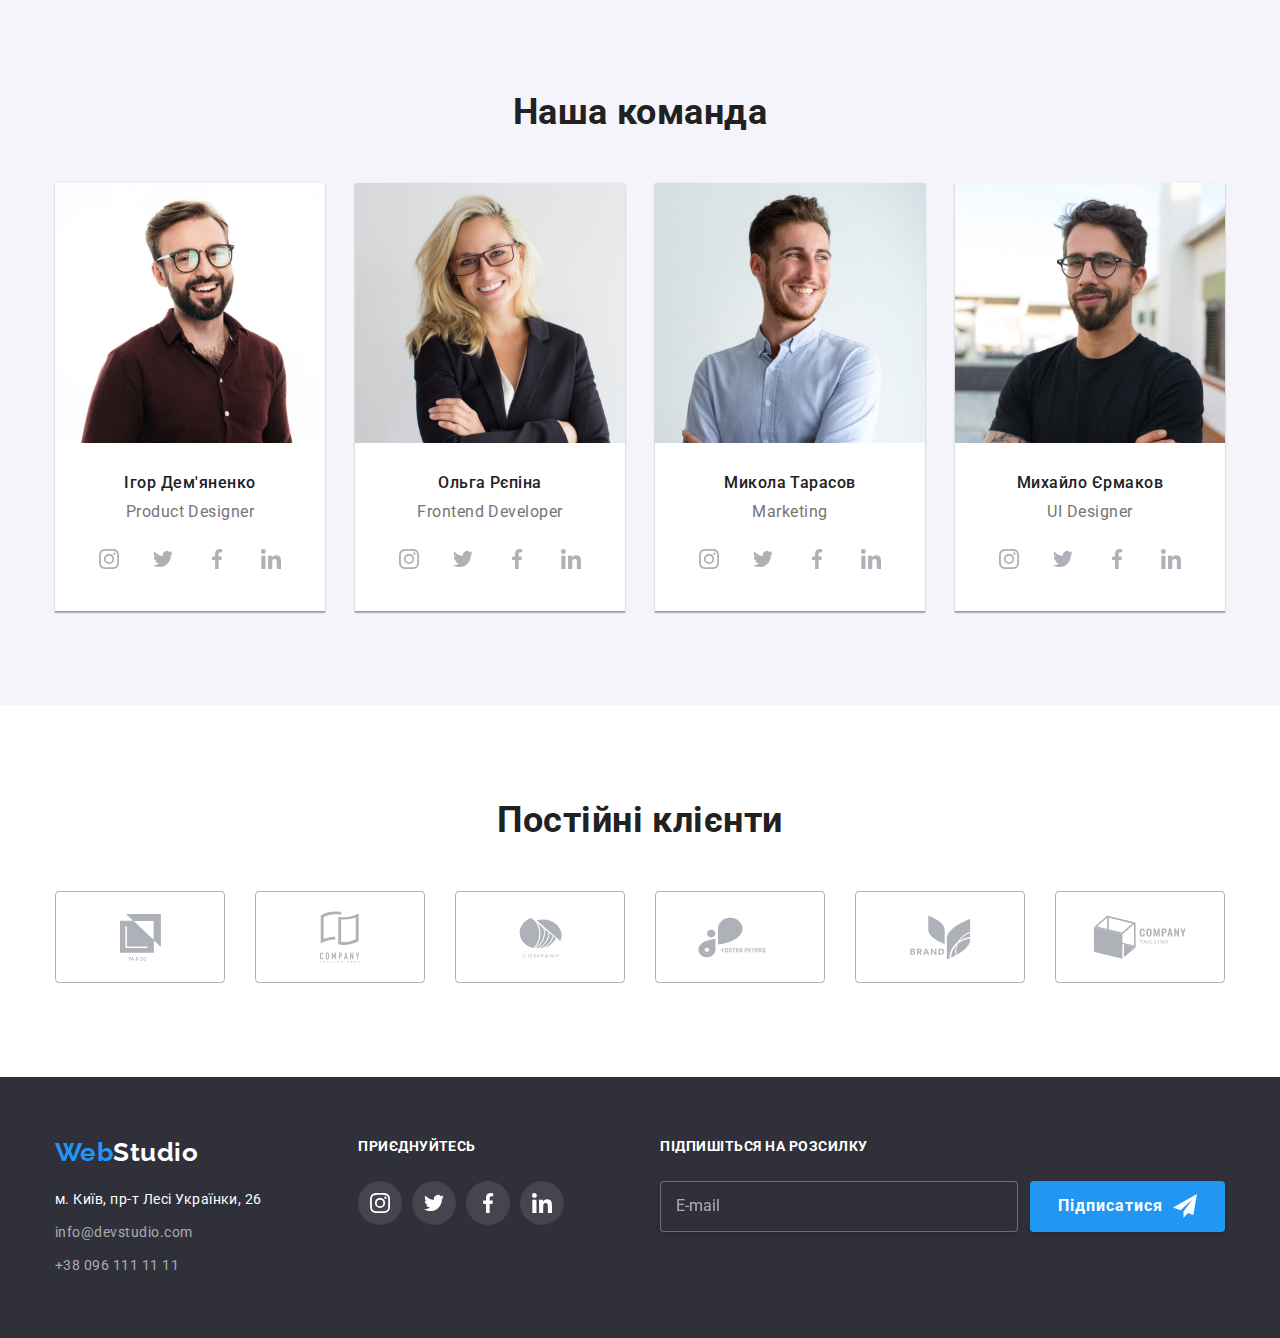
==== commit 48ca8b9a: "дооформлені форми" ====
--- a/index.html
+++ b/index.html
@@ -327,6 +327,7 @@
                 </ul>
             </div>
         </section>
+
         <section class="clients section">
             <div class="container">
                 
@@ -434,11 +435,16 @@
 
             <div class="mailing part">
                 <span class="mailing-text">підпишіться на розсилку</span>
-                <form>
+                <form class="mailing-form">
                     <input class="mailing-help" type="email" name="user-mail" placeholder="E-mail"/>
                 
                     <button class="mailing-btn buttons"type="submit">
-                        Підписатися    
+                        <div class="mailing-btnbox">
+                            <span class="mailing-btntext">Підписатися</span>
+                            <svg class="send" width="24" height="24">
+                                <use href="./images/icons.svg#icon-send" class="send-symbol"></use>
+                            </svg>
+                        </div>
                     </button>
                 </form>
             </div>
@@ -453,28 +459,42 @@
                 <div class="modal-data">
                     <div class="modal-field">
                         <label class="modal-text" for="name">Ім'я</label>
-                        <input class="modal-box" type="text" name="user-name" id="name"/>
+                        <input class="modal-box start-text" type="text" name="user-name" id="name"/>
+                        <svg class="modal-icon" width="18" height="18">
+                            <use href="./images/icons.svg#person-modal" class="modal-symbol"></use>
+                        </svg>
                     </div>
 
                     <div class="modal-field">
                         <label class="modal-text" for="tel">Телефон</label>
-                        <input class="modal-box" type="tel" name="user-tel" id="tel"/>
+                        <input class="modal-box start-text" type="tel" name="user-tel" id="tel"/>
+                        <svg class="modal-icon" width="18" height="18">
+                            <use href="./images/icons.svg#phone-modal" class="modal-symbol"></use>
+                        </svg>
                     </div>
 
                     <div class="modal-field">
                         <label class="modal-text" for="mail">Пошта</label>
-                        <input class="modal-box" type="email" name="user-mail" id="mail" />
+                        <input class="modal-box start-text" type="email" name="user-mail" id="mail" />
+                        <svg class="modal-icon" width="18" height="18">
+                            <use href="./images/icons.svg#email-modal" class="modal-symbol"></use>
+                        </svg>
                     </div>
 
                     <div class="modal-field commenty">
                         <label class="modal-text" for="comment">Комментар</label>
-                        <textarea class="comment-help modal-box" name="commentaries" placeholder="Введіть текст" id="comment" rows="10"></textarea>
+                        <textarea class="comment-help modal-box" name="commentaries" placeholder="Введіть текст" id="comment" rows="7"></textarea>
                     </div>
                 </div>
 
                 <div class="modal-agree">
-                    <input type="checkbox" name="agreement" id="agree"/>
-                    <label for="agree">Погоджуюсь з розсилкою та приймаю <a class="agree-link" href="">Умови договору</a>.</label>
+                    <label class="agree-text" for="agree">Погоджуюсь з розсилкою та приймаю <a class="agree-link" href="">Умови
+                            договору</a>.</label>
+                    <input class="agree-box" type="checkbox" name="agreement" id="agree"/>
+                    <span class="pseudo-icon"></span>
+                    <svg class="pseudo-mark" width="16" height="15">
+                        <use href="./images/icons.svg#icon-yes" class="pseudo-i"></use>
+                    </svg>
                 </div>
 
                 <button class="modal-submit buttons" type="submit">Відправити</button>
--- a/css/styles.css
+++ b/css/styles.css
@@ -183,7 +183,7 @@
 /*hero*/
 
 .hero{
-    color:var(--white-color);
+    color: var(--white-color);
     text-align: center;
     padding-top: 200px;
     padding-bottom: 200px;
@@ -651,15 +651,12 @@
 .bottom-contact{
     display: flex;
     max-width: 1200px;
-}
-
-.bottom-contact .part:not(:last-child){
-    margin-right: 93px;
+    justify-content: space-between;
 }
 
 .bottom,
 .bottom .logo{
-    color:var(--white-color);
+    color: var(--white-color);
 }
 
 .bottom .logo{
@@ -739,10 +736,28 @@
     background-color: var(--accent-color);
 }
 
+/* footer form*/
+
+.mailing-form{
+    display: flex;
+}
+
 .mailing-btn{
     letter-spacing: 0.06em;
     padding-right: 28px;
     padding-left: 28px;
+    margin-left: 0;
+}
+
+.mailing-btnbox{
+    display: flex;
+    text-align: center;
+    justify-content: center;
+    align-items: center;
+}
+
+.mailing-btntext{
+    margin-right: 10px;
 }
 
 .mailing-help {
@@ -757,7 +772,12 @@
     border: 1px solid rgba(255, 255, 255, 0.3);
     filter: drop-shadow(0px 4px 4px rgba(0, 0, 0, 0.15));
     border-radius: 4px;
+    color: var(--white-color);
     background-color: #2F303A;
+}
+
+.send-symbol{
+    fill: var(--white-color);
 }
 
 .mailing-help::placeholder{
@@ -767,11 +787,6 @@
 
     color: rgba(255, 255, 255, 0.6);
 }
-
-/* footer form*/
-
-
-
 
 /* modal window styles*/
 
@@ -827,6 +842,8 @@
 }
 
 .close {
+    transition: fill 250ms var(--function-timing);
+
     position: absolute;
     right: 8px;
     top: 8px;
@@ -848,6 +865,11 @@
     fill: #000000;
 }
 
+.close:hover .close-symbol,
+.close:focus .close-symbol{
+    fill: var(--accent-color)
+}
+
 /* form for modal window*/
 
 .modal-title{
@@ -872,6 +894,8 @@
 }
 
 .modal-field{
+    position: relative;
+
     display: flex;
     flex-direction: column; 
     margin-bottom: 10px;
@@ -884,7 +908,16 @@
     color: var(--page-main-color);
 }
 
+.modal-icon{
+    position: absolute;
+    left: 12px;
+    bottom: 11px;
+
+}
+
 .modal-data{
+    position: relative;
+
     margin-bottom: 20px;
 }
 
@@ -915,8 +948,12 @@
 }
 
 .modal-agree{
+    display: flex;
+    justify-content: center;
     text-align: center;
+    align-items: center;
     margin-bottom: 30px;
+    
 
     font-weight: 400;
     font-size: 14px;
@@ -925,11 +962,76 @@
     color: var(--page-main-color);
 }
 
+.agree-text{
+    display: inline-block;
+    padding-left: 12px;
+}
+
 .agree-link{
     display: inline-block;
     margin: 0;
 
     color: var(--accent-color);
+}
+
+.agree-box {
+    /*appearance: none;
+    -webkit-appearance: none;
+    -moz-appearance: none;*/
+
+
+width: 1px;
+height: 1px;
+margin: -1px;
+border: 0;
+padding: 0;
+clip: rect(0 0 0 0);
+overflow: hidden;
+
+
+
+    position: absolute;
+    left: 52px;
+}
+
+.pseudo-icon{
+    position: absolute;
+    left: 57px;
+    opacity: 1;
+
+    display: inline-block;
+    width: 16px;
+    height: 15px;
+
+    border: 2px solid #000000;
+    border-radius: 2px;
+    background-color: var(--white-color);
+
+    pointer-events: none;
+}
+
+.pseudo-mark{
+    position: absolute;
+    left: 57px;
+    opacity: 0;
+
+    background-color: var(--accent-color);
+    border-radius: 2px;
+    border: 2px solid var(--accent-color);
+
+    pointer-events: none;
+}
+
+.pseudo-i{
+    fill: var(--white-color);
+}
+
+.agree-box:checked ~ .pseudo-icon{
+    opacity: 0;
+}
+
+.agree-box:checked ~ .pseudo-mark {
+    opacity: 1;
 }
 
 .modal-submit {
@@ -942,6 +1044,29 @@
 }
 
 .modal-box{
+        transform: fill 250ms var(--function-timing), 
+        border-color 250ms var(--function-timing);
+
     border: 1px solid rgba(33, 33, 33, 0.2);
     border-radius: 4px;
+}
+
+.start-text{
+    padding-left: 42px;
+    min-height: 42px;
+}
+
+.modal-symbol{
+    fill: var(--additional-page-color);
+}
+
+.modal-box:hover  + .modal-icon>.modal-symbol,
+.modal-box:focus + .modal-icon>.modal-symbol {
+    fill: var(--accent-color)
+}
+
+.modal-box:hover,
+.modal-box:focus{
+    border-color: var(--accent-color);
+    cursor: pointer;
 }